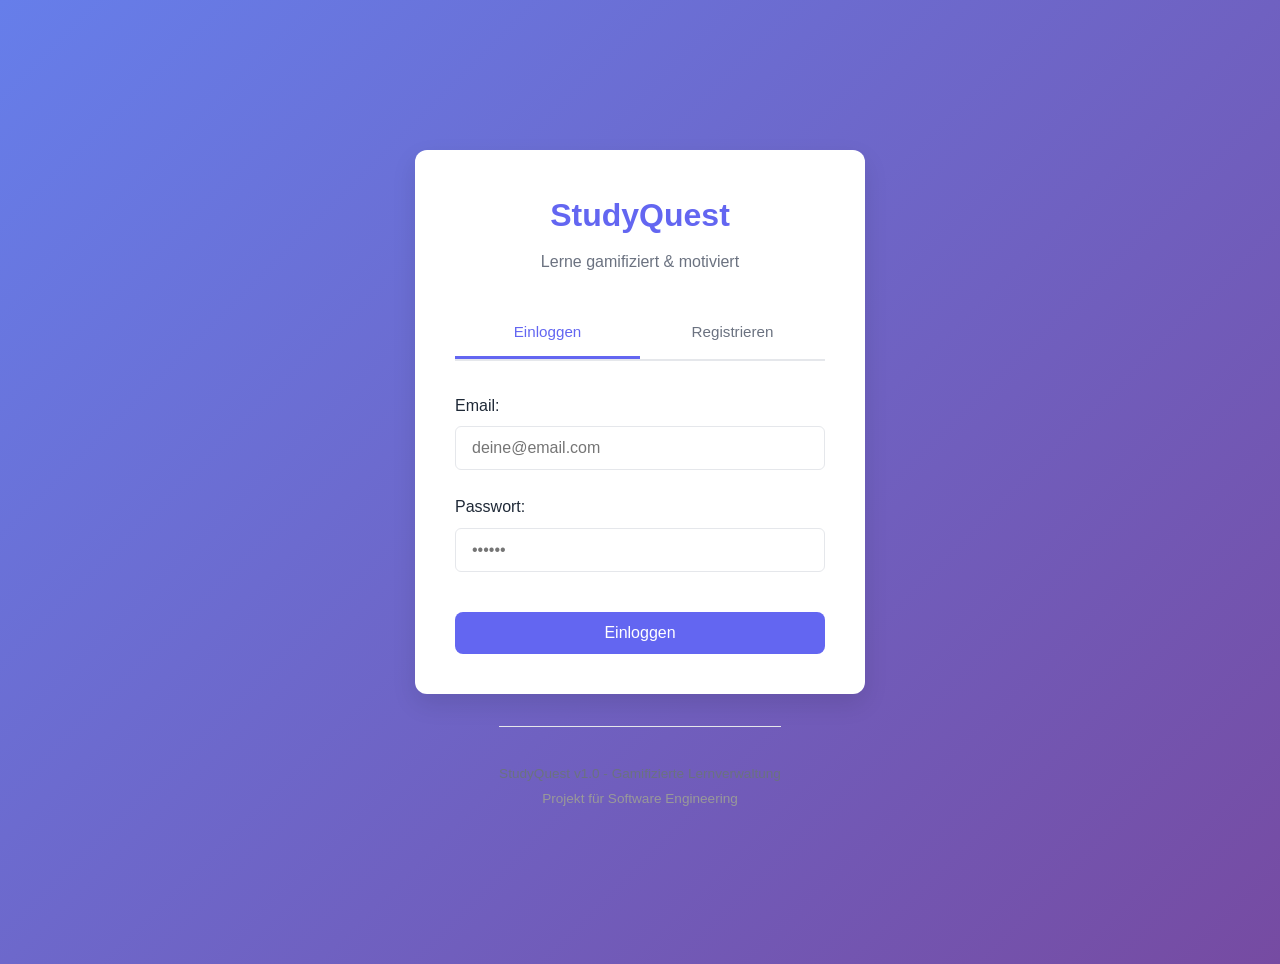
==== src/index.html @ 57040a3d "Add initial application source code" ====
<!DOCTYPE html>
<html lang="de">
<head>
    <meta charset="UTF-8">
    <meta name="viewport" content="width=device-width, initial-scale=1.0">
    <title>StudyQuest - Gamifizierte Lernverwaltung</title>
    
    <link rel="stylesheet" href="css/style.css">
    <link rel="stylesheet" href="css/auth.css">
    <link rel="stylesheet" href="css/quest.css">
    <link rel="stylesheet" href="css/dashboard.css">
</head>
<body>
    <!-- Single Page App Container -->
    <div id="app">
        <!-- Wird dynamisch gefüllt von app.js -->
    </div>

    <!-- Navigation (nur sichtbar wenn logged in) -->
    <nav id="navbar" class="navbar hidden">
        <div class="nav-container">
            <div class="nav-brand">StudyQuest</div>
            <div class="nav-menu">
                <button id="nav-dashboard" class="nav-link">Dashboard</button>
                <button id="nav-quests" class="nav-link">Quests</button>
                <button id="nav-profile" class="nav-link">Profil</button>
                <button id="nav-logout" class="nav-link logout-btn">Logout</button>
            </div>
        </div>
    </nav>

    <!-- JavaScript Module -->
    <script src="js/db.js"></script>
    <script src="js/user.js"></script>
    <script src="js/quest.js"></script>
    <script src="js/auth.js"></script>
    <script src="js/ui.js"></script>
    <script src="js/app.js"></script>
</body>
</html>
---- src/css/style.css ----
/**
 * Global Styles - StudyQuest
 */

* {
    margin: 0;
    padding: 0;
    box-sizing: border-box;
}

:root {
    --primary-color: #6366f1;
    --primary-dark: #4f46e5;
    --secondary-color: #8b5cf6;
    --success-color: #10b981;
    --danger-color: #ef4444;
    --warning-color: #f59e0b;
    --text-dark: #1f2937;
    --text-light: #6b7280;
    --bg-light: #f9fafb;
    --bg-white: #ffffff;
    --border-color: #e5e7eb;
    --shadow: 0 1px 3px rgba(0, 0, 0, 0.1);
    --shadow-lg: 0 10px 25px rgba(0, 0, 0, 0.1);
    --transition: all 0.3s ease;
}

html {
    scroll-behavior: smooth;
}

body {
    font-family: -apple-system, BlinkMacSystemFont, 'Segoe UI', 'Roboto', 'Oxygen',
        'Ubuntu', 'Cantarell', 'Fira Sans', 'Droid Sans', 'Helvetica Neue',
        sans-serif;
    background: linear-gradient(135deg, #667eea 0%, #764ba2 100%);
    min-height: 100vh;
    color: var(--text-dark);
    line-height: 1.6;
}

/* Navigation */
.navbar {
    background: var(--bg-white);
    box-shadow: var(--shadow);
    position: sticky;
    top: 0;
    z-index: 100;
    transition: var(--transition);
}

.navbar.hidden {
    display: none;
}

.nav-container {
    max-width: 1200px;
    margin: 0 auto;
    padding: 0 2rem;
    display: flex;
    justify-content: space-between;
    align-items: center;
    height: 70px;
}

.nav-brand {
    font-size: 1.5rem;
    font-weight: bold;
    color: var(--primary-color);
}

.nav-menu {
    display: flex;
    gap: 1rem;
    align-items: center;
}

.nav-link {
    background: none;
    border: none;
    padding: 0.5rem 1rem;
    cursor: pointer;
    color: var(--text-dark);
    font-size: 0.95rem;
    transition: var(--transition);
    border-radius: 6px;
}

.nav-link:hover {
    background: var(--bg-light);
    color: var(--primary-color);
}

.logout-btn {
    background: var(--danger-color);
    color: white;
}

.logout-btn:hover {
    background: #dc2626;
}

/* Main Container */
#app {
    max-width: 1200px;
    margin: 0 auto;
    padding: 2rem;
    min-height: calc(100vh - 70px);
}

/* General Buttons */
.btn {
    padding: 0.75rem 1.5rem;
    border: none;
    border-radius: 8px;
    font-size: 1rem;
    font-weight: 500;
    cursor: pointer;
    transition: var(--transition);
    display: inline-block;
    text-decoration: none;
}

.btn:disabled {
    opacity: 0.5;
    cursor: not-allowed;
}

.btn-primary {
    background: var(--primary-color);
    color: white;
}

.btn-primary:hover:not(:disabled) {
    background: var(--primary-dark);
    transform: translateY(-2px);
    box-shadow: var(--shadow-lg);
}

.btn-secondary {
    background: var(--bg-light);
    color: var(--text-dark);
    border: 1px solid var(--border-color);
}

.btn-secondary:hover:not(:disabled) {
    background: var(--bg-white);
    border-color: var(--primary-color);
    color: var(--primary-color);
}

.btn-success {
    background: var(--success-color);
    color: white;
}

.btn-success:hover:not(:disabled) {
    background: #059669;
    transform: translateY(-2px);
}

.btn-small {
    padding: 0.5rem 1rem;
    font-size: 0.85rem;
}

/* Forms */
.form-group {
    margin-bottom: 1.5rem;
}

.form-group label {
    display: block;
    margin-bottom: 0.5rem;
    font-weight: 500;
    color: var(--text-dark);
}

.form-group input,
.form-group textarea,
.form-group select {
    width: 100%;
    padding: 0.75rem 1rem;
    border: 1px solid var(--border-color);
    border-radius: 6px;
    font-size: 1rem;
    transition: var(--transition);
    font-family: inherit;
}

.form-group input:focus,
.form-group textarea:focus,
.form-group select:focus {
    outline: none;
    border-color: var(--primary-color);
    box-shadow: 0 0 0 3px rgba(99, 102, 241, 0.1);
}

/* Error Messages */
.error-msg {
    margin-top: 1rem;
    padding: 0.75rem;
    background: #fee2e2;
    color: #991b1b;
    border-radius: 6px;
    font-size: 0.9rem;
    display: none;
}

.error-msg:not(:empty) {
    display: block;
}

/* Success Messages */
.success-message {
    background: #d1fae5;
    color: #065f46;
    padding: 1.5rem;
    border-radius: 8px;
    text-align: center;
    margin: 1rem 0;
}

.success-message h2 {
    margin-bottom: 0.5rem;
}

/* Loading State */
.loading {
    display: inline-block;
    width: 20px;
    height: 20px;
    border: 3px solid var(--border-color);
    border-top-color: var(--primary-color);
    border-radius: 50%;
    animation: spin 0.8s linear infinite;
}

@keyframes spin {
    to {
        transform: rotate(360deg);
    }
}

/* Responsive */
@media (max-width: 768px) {
    #app {
        padding: 1rem;
    }

    .nav-container {
        padding: 0 1rem;
    }

    .nav-menu {
        gap: 0.5rem;
    }

    .nav-link {
        padding: 0.4rem 0.8rem;
        font-size: 0.85rem;
    }

    .btn {
        font-size: 0.9rem;
        padding: 0.6rem 1.2rem;
    }
}

/* Utilities */
.hidden {
    display: none !important;
}

.text-center {
    text-align: center;
}

.mt-1 {
    margin-top: 0.5rem;
}

.mt-2 {
    margin-top: 1rem;
}

.mt-3 {
    margin-top: 1.5rem;
}

.mb-1 {
    margin-bottom: 0.5rem;
}

.mb-2 {
    margin-bottom: 1rem;
}

.mb-3 {
    margin-bottom: 1.5rem;
}

.small {
    font-size: 0.85rem;
    color: var(--text-light);
}
---- src/css/auth.css ----
/**
 * Auth Styles - Login/Register
 */

.auth-container {
    display: flex;
    flex-direction: column;
    min-height: 100vh;
    justify-content: center;
    align-items: center;
}

.auth-card {
    background: var(--bg-white);
    border-radius: 12px;
    box-shadow: var(--shadow-lg);
    padding: 2.5rem;
    width: 100%;
    max-width: 450px;
    animation: slideInUp 0.5s ease;
}

@keyframes slideInUp {
    from {
        opacity: 0;
        transform: translateY(30px);
    }
    to {
        opacity: 1;
        transform: translateY(0);
    }
}

.auth-card h1 {
    font-size: 2rem;
    color: var(--primary-color);
    text-align: center;
    margin-bottom: 0.5rem;
}

.auth-card .subtitle {
    text-align: center;
    color: var(--text-light);
    margin-bottom: 2rem;
}

/* Tabs */
.auth-tabs {
    display: flex;
    gap: 0;
    margin-bottom: 2rem;
    border-bottom: 2px solid var(--border-color);
}

.auth-tab-btn {
    flex: 1;
    padding: 1rem;
    background: none;
    border: none;
    border-bottom: 3px solid transparent;
    cursor: pointer;
    font-weight: 500;
    color: var(--text-light);
    transition: var(--transition);
    font-size: 0.95rem;
}

.auth-tab-btn:hover {
    color: var(--text-dark);
}

.auth-tab-btn.active {
    color: var(--primary-color);
    border-bottom-color: var(--primary-color);
}

/* Forms */
.auth-form {
    display: none;
    animation: fadeIn 0.3s ease;
}

.auth-form.active {
    display: block;
}

@keyframes fadeIn {
    from {
        opacity: 0;
    }
    to {
        opacity: 1;
    }
}

.auth-form .form-group:last-of-type {
    margin-bottom: 2rem;
}

.auth-form .btn {
    width: 100%;
    margin-top: 1rem;
}

/* Footer */
.auth-footer {
    text-align: center;
    margin-top: 2rem;
    padding-top: 2rem;
    border-top: 1px solid var(--border-color);
    color: var(--text-light);
    font-size: 0.85rem;
}

.auth-footer p {
    margin: 0.25rem 0;
}

.auth-footer .small {
    color: #999;
}

/* Responsive */
@media (max-width: 600px) {
    .auth-card {
        padding: 1.5rem;
    }

    .auth-card h1 {
        font-size: 1.5rem;
    }

    .auth-tabs {
        margin-bottom: 1.5rem;
    }

    .auth-tab-btn {
        padding: 0.75rem;
        font-size: 0.85rem;
    }
}
---- src/css/quest.css ----
/**
 * Quest Styles
 */

.quest-container {
    display: flex;
    flex-direction: column;
    gap: 2rem;
    animation: fadeIn 0.5s ease;
}

.quest-header {
    background: var(--bg-white);
    padding: 2rem;
    border-radius: 12px;
    box-shadow: var(--shadow);
    text-align: center;
}

.quest-header h1 {
    font-size: 2rem;
    color: var(--text-dark);
    margin-bottom: 0.5rem;
}

.quest-header .subtitle {
    color: var(--text-light);
}

/* Quests Grid */
.quests-grid {
    display: grid;
    grid-template-columns: repeat(auto-fill, minmax(300px, 1fr));
    gap: 1.5rem;
}

.quest-card {
    background: var(--bg-white);
    border-radius: 12px;
    box-shadow: var(--shadow);
    padding: 1.5rem;
    transition: var(--transition);
    border: 2px solid transparent;
    display: flex;
    flex-direction: column;
}

.quest-card:hover:not(.completed) {
    transform: translateY(-4px);
    box-shadow: var(--shadow-lg);
    border-color: var(--primary-color);
}

.quest-card.active {
    border-color: var(--success-color);
    background: #f0fdf4;
}

.quest-card.completed {
    opacity: 0.7;
    background: #f3f4f6;
}

.quest-header-inner {
    display: flex;
    justify-content: space-between;
    align-items: start;
    margin-bottom: 1rem;
    gap: 1rem;
}

.quest-card h3 {
    font-size: 1.2rem;
    color: var(--text-dark);
    flex: 1;
}

.difficulty-badge {
    display: inline-block;
    padding: 0.4rem 0.8rem;
    background: var(--bg-light);
    border-radius: 20px;
    font-size: 0.8rem;
    white-space: nowrap;
}

.quest-description {
    color: var(--text-light);
    margin-bottom: 1.5rem;
    flex: 1;
    font-size: 0.95rem;
}

.quest-footer {
    display: flex;
    justify-content: space-between;
    align-items: center;
    padding-top: 1rem;
    border-top: 1px solid var(--border-color);
}

.xp-reward {
    font-weight: 600;
    color: var(--primary-color);
    font-size: 0.95rem;
}

.completed-badge {
    color: var(--success-color);
    font-weight: 600;
    font-size: 0.95rem;
}

.quest-card .btn {
    margin-left: auto;
}

/* Quest Detail */
.quest-detail-container {
    background: var(--bg-white);
    border-radius: 12px;
    box-shadow: var(--shadow-lg);
    padding: 2rem;
    max-width: 600px;
    margin: 0 auto;
    animation: slideInUp 0.5s ease;
}

.quest-detail-header {
    text-align: center;
    margin-bottom: 2rem;
    padding-bottom: 1.5rem;
    border-bottom: 2px solid var(--border-color);
}

.quest-detail-header h1 {
    font-size: 1.75rem;
    color: var(--text-dark);
    margin-bottom: 0.75rem;
}

.quest-detail-header .quest-description {
    color: var(--text-light);
    margin: 0;
}

.quest-info {
    background: var(--bg-light);
    padding: 1.5rem;
    border-radius: 8px;
    margin-bottom: 2rem;
    display: grid;
    grid-template-columns: repeat(2, 1fr);
    gap: 1rem;
}

.info-item {
    display: flex;
    flex-direction: column;
    gap: 0.5rem;
}

.info-label {
    font-size: 0.85rem;
    color: var(--text-light);
    font-weight: 500;
}

.info-value {
    font-size: 1.25rem;
    font-weight: 600;
    color: var(--primary-color);
}

.quest-actions {
    text-align: center;
    margin-bottom: 1.5rem;
}

.action-prompt {
    font-size: 1rem;
    color: var(--text-dark);
    margin-bottom: 1.5rem;
}

.quest-actions .btn {
    display: block;
    width: 100%;
    margin-bottom: 0.75rem;
}

/* Quest Result */
.quest-result {
    margin-top: 1rem;
}

.reward-info {
    display: flex;
    flex-direction: column;
    gap: 1rem;
    margin-top: 1.5rem;
}

.reward-item {
    display: flex;
    align-items: center;
    justify-content: center;
    gap: 0.75rem;
    font-size: 1.1rem;
    font-weight: 600;
}

.reward-item.level-up {
    animation: bounce 0.6s ease;
}

@keyframes bounce {
    0%, 100% {
        transform: translateY(0);
    }
    50% {
        transform: translateY(-10px);
    }
}

.reward-icon {
    font-size: 1.5rem;
}

/* Back Button */
.back-to-dashboard {
    text-align: center;
    margin-top: 2rem;
}

/* Responsive */
@media (max-width: 768px) {
    .quests-grid {
        grid-template-columns: 1fr;
    }

    .quest-detail-container {
        padding: 1.5rem;
    }

    .quest-info {
        grid-template-columns: 1fr;
    }

    .quest-header h1 {
        font-size: 1.5rem;
    }

    .quest-detail-header h1 {
        font-size: 1.5rem;
    }
}
---- src/css/dashboard.css ----
/**
 * Dashboard Styles
 */

.dashboard-container {
    display: flex;
    flex-direction: column;
    gap: 2rem;
    animation: fadeIn 0.5s ease;
}

.dashboard-header {
    background: var(--bg-white);
    padding: 2rem;
    border-radius: 12px;
    box-shadow: var(--shadow);
}

.dashboard-header h1 {
    font-size: 2rem;
    color: var(--text-dark);
    margin-bottom: 0.5rem;
}

.dashboard-header .subtitle {
    color: var(--text-light);
}

/* Stats Grid */
.stats-grid {
    display: grid;
    grid-template-columns: repeat(auto-fit, minmax(200px, 1fr));
    gap: 1.5rem;
}

.stat-card {
    background: var(--bg-white);
    padding: 1.5rem;
    border-radius: 12px;
    box-shadow: var(--shadow);
    display: flex;
    gap: 1rem;
    align-items: center;
    transition: var(--transition);
}

.stat-card:hover {
    transform: translateY(-4px);
    box-shadow: var(--shadow-lg);
}

.stat-icon {
    font-size: 2.5rem;
    min-width: 60px;
    text-align: center;
}

.stat-content {
    flex: 1;
}

.stat-value {
    font-size: 1.75rem;
    font-weight: bold;
    color: var(--primary-color);
}

.stat-label {
    font-size: 0.85rem;
    color: var(--text-light);
    margin-top: 0.25rem;
}

/* Progress Section */
.progress-section {
    background: var(--bg-white);
    padding: 1.5rem;
    border-radius: 12px;
    box-shadow: var(--shadow);
}

.progress-section h3 {
    font-size: 1.1rem;
    margin-bottom: 1rem;
    color: var(--text-dark);
}

.progress-bar {
    width: 100%;
    height: 20px;
    background: var(--border-color);
    border-radius: 10px;
    overflow: hidden;
    margin-bottom: 0.5rem;
}

.progress-fill {
    height: 100%;
    background: linear-gradient(90deg, var(--primary-color), var(--secondary-color));
    transition: width 0.5s ease;
    min-width: 2%;
}

.progress-text {
    font-size: 0.85rem;
    color: var(--text-light);
    text-align: right;
}

/* Active Quest Card */
.active-quest-card {
    background: linear-gradient(135deg, #667eea 0%, #764ba2 100%);
    color: white;
    padding: 1.5rem;
    border-radius: 12px;
    box-shadow: var(--shadow-lg);
}

.active-quest-card h3 {
    margin-bottom: 1rem;
    font-size: 1.1rem;
}

.active-quest-card p {
    margin-bottom: 1.5rem;
    opacity: 0.95;
}

.active-quest-card .btn {
    background: white;
    color: var(--primary-color);
}

.active-quest-card .btn:hover {
    background: var(--bg-light);
}

/* Actions Section */
.actions-section {
    background: var(--bg-white);
    padding: 1.5rem;
    border-radius: 12px;
    box-shadow: var(--shadow);
}

.actions-section h3 {
    margin-bottom: 1rem;
    color: var(--text-dark);
}

.action-buttons {
    display: flex;
    gap: 1rem;
    flex-wrap: wrap;
}

.action-buttons .btn {
    flex: 1;
    min-width: 200px;
}

/* Recent Section */
.recent-section {
    background: var(--bg-white);
    padding: 1.5rem;
    border-radius: 12px;
    box-shadow: var(--shadow);
}

.recent-section h3 {
    margin-bottom: 1rem;
    color: var(--text-dark);
}

.session-list {
    display: flex;
    flex-direction: column;
    gap: 0.75rem;
}

.session-item {
    display: flex;
    justify-content: space-between;
    align-items: center;
    padding: 0.75rem;
    background: var(--bg-light);
    border-radius: 6px;
    font-size: 0.9rem;
}

.session-quest {
    flex: 1;
    color: var(--text-dark);
}

.session-xp {
    font-weight: 600;
    color: var(--success-color);
    margin-right: 1rem;
}

.session-time {
    color: var(--text-light);
    font-size: 0.8rem;
}

/* Responsive */
@media (max-width: 768px) {
    .dashboard-container {
        gap: 1.5rem;
    }

    .stats-grid {
        grid-template-columns: 1fr;
    }

    .action-buttons {
        flex-direction: column;
    }

    .action-buttons .btn {
        width: 100%;
    }

    .dashboard-header h1 {
        font-size: 1.5rem;
    }
}
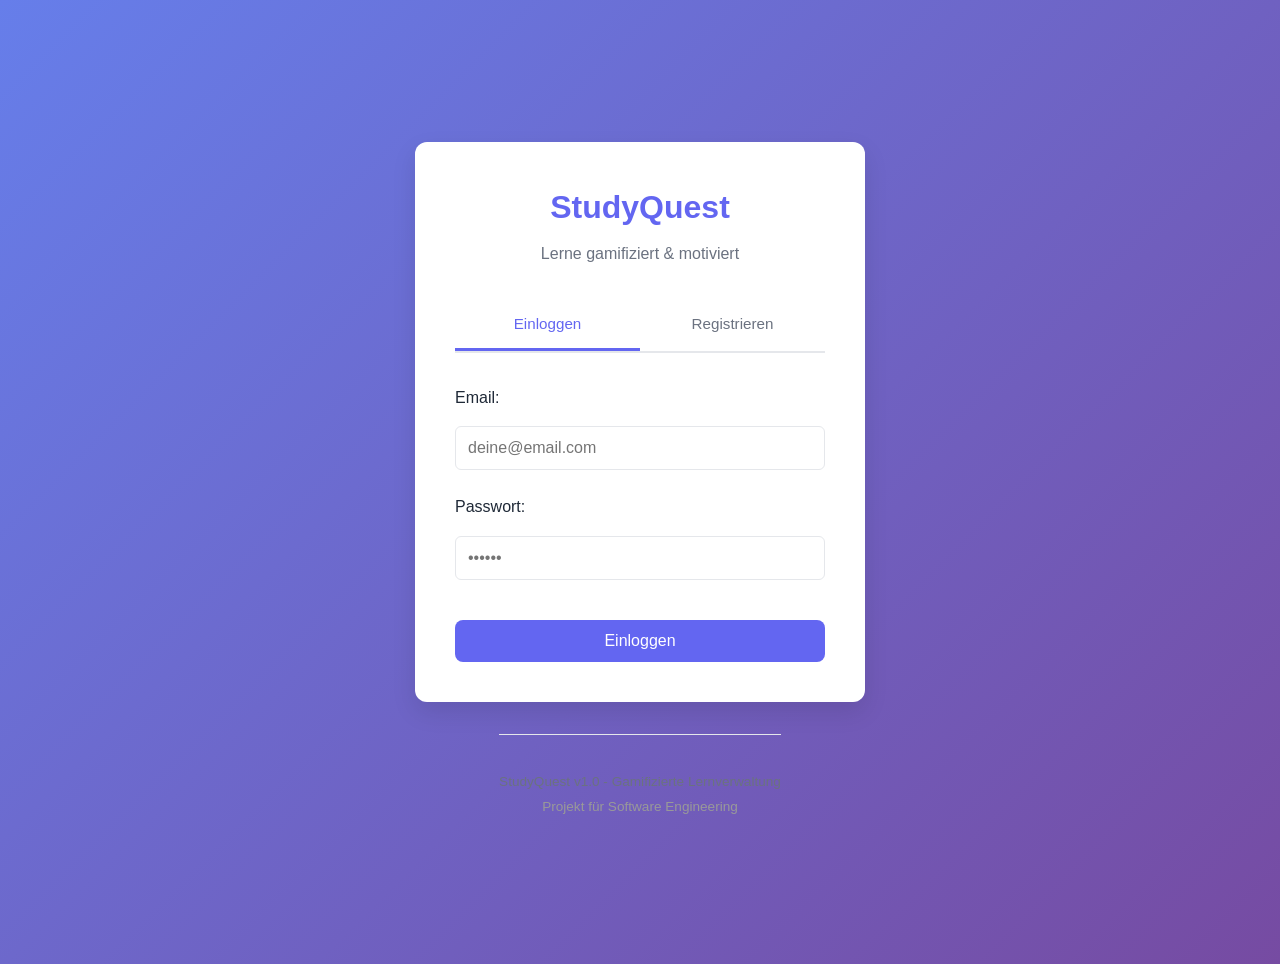
==== commit 56458507: "Implement remaining use cases in application" ====
--- a/src/index.html
+++ b/src/index.html
@@ -9,6 +9,8 @@
     <link rel="stylesheet" href="css/auth.css">
     <link rel="stylesheet" href="css/quest.css">
     <link rel="stylesheet" href="css/dashboard.css">
+    <link rel="stylesheet" href="css/leaderboard.css">
+    <link rel="stylesheet" href="css/admin.css">
 </head>
 <body>
     <!-- Single Page App Container -->
@@ -24,6 +26,20 @@
                 <button id="nav-dashboard" class="nav-link">Dashboard</button>
                 <button id="nav-quests" class="nav-link">Quests</button>
                 <button id="nav-profile" class="nav-link">Profil</button>
+                <button id="nav-admin" class="nav-link admin-only hidden">⚙️ Admin</button>
+                <div class="nav-notifications">
+                    <button id="nav-notifications-bell" class="nav-link notification-bell">
+                        🔔
+                        <span id="notification-badge" class="notification-badge hidden">0</span>
+                    </button>
+                    <div id="notification-dropdown" class="notification-dropdown hidden">
+                        <div class="notification-header">
+                            <h3>Benachrichtigungen</h3>
+                            <button id="clear-notifications-btn" class="btn-clear">✕</button>
+                        </div>
+                        <div id="notification-list" class="notification-list"></div>
+                    </div>
+                </div>
                 <button id="nav-logout" class="nav-link logout-btn">Logout</button>
             </div>
         </div>
@@ -33,6 +49,11 @@
     <script src="js/db.js"></script>
     <script src="js/user.js"></script>
     <script src="js/quest.js"></script>
+    <script src="js/grade.js"></script>
+    <script src="js/notification.js"></script>
+    <script src="js/achievement.js"></script>
+    <script src="js/leaderboard.js"></script>
+    <script src="js/admin.js"></script>
     <script src="js/auth.js"></script>
     <script src="js/ui.js"></script>
     <script src="js/app.js"></script>
--- a/src/css/style.css
+++ b/src/css/style.css
@@ -100,6 +100,130 @@
     background: #dc2626;
 }
 
+/* Notification Bell */
+.nav-notifications {
+    position: relative;
+    display: flex;
+    align-items: center;
+}
+
+.notification-bell {
+    position: relative;
+    font-size: 1.3rem;
+    padding: 0.5rem 0.75rem;
+}
+
+.notification-badge {
+    position: absolute;
+    top: -5px;
+    right: -8px;
+    background: var(--danger-color);
+    color: white;
+    border-radius: 50%;
+    width: 24px;
+    height: 24px;
+    display: flex;
+    align-items: center;
+    justify-content: center;
+    font-size: 0.75rem;
+    font-weight: bold;
+}
+
+.notification-badge.hidden {
+    display: none;
+}
+
+/* Notification Dropdown */
+.notification-dropdown {
+    position: absolute;
+    bottom: 100%;
+    right: 0;
+    background: var(--bg-white);
+    border: 1px solid var(--border-color);
+    border-radius: 8px;
+    box-shadow: var(--shadow-lg);
+    width: 350px;
+    max-height: 400px;
+    z-index: 1000;
+    margin-bottom: 0.5rem;
+    overflow-y: auto;
+}
+
+.notification-dropdown.hidden {
+    display: none;
+}
+
+.notification-header {
+    display: flex;
+    justify-content: space-between;
+    align-items: center;
+    padding: 1rem;
+    border-bottom: 1px solid var(--border-color);
+    background: var(--bg-light);
+}
+
+.notification-header h3 {
+    margin: 0;
+    font-size: 1rem;
+}
+
+.btn-clear {
+    background: none;
+    border: none;
+    font-size: 1.2rem;
+    cursor: pointer;
+    color: var(--text-light);
+}
+
+.btn-clear:hover {
+    color: var(--text-dark);
+}
+
+/* Notification List */
+.notification-list {
+    max-height: 320px;
+    overflow-y: auto;
+}
+
+.notification-item {
+    padding: 1rem;
+    border-bottom: 1px solid var(--border-color);
+    cursor: pointer;
+    transition: var(--transition);
+}
+
+.notification-item:hover {
+    background: var(--bg-light);
+}
+
+.notification-item.unread {
+    background: #f0f7ff;
+    border-left: 4px solid var(--primary-color);
+}
+
+.notification-item:last-child {
+    border-bottom: none;
+}
+
+.notification-message {
+    font-size: 0.95rem;
+    color: var(--text-dark);
+    margin-bottom: 0.25rem;
+    line-height: 1.4;
+}
+
+.notification-time {
+    font-size: 0.8rem;
+    color: var(--text-light);
+}
+
+.notification-empty {
+    padding: 2rem 1rem;
+    text-align: center;
+    color: var(--text-light);
+}
+
+
 /* Main Container */
 #app {
     max-width: 1200px;
--- a/src/css/dashboard.css
+++ b/src/css/dashboard.css
@@ -204,6 +204,97 @@
     font-size: 0.8rem;
 }
 
+/* UC11: Achievements Gallery */
+.achievements-section {
+    background: var(--bg-white);
+    padding: 1.5rem;
+    border-radius: 12px;
+    box-shadow: var(--shadow);
+}
+
+.achievements-section h3 {
+    font-size: 1.1rem;
+    margin-bottom: 1rem;
+    color: var(--text-dark);
+}
+
+.achievements-grid {
+    display: grid;
+    grid-template-columns: repeat(auto-fill, minmax(100px, 1fr));
+    gap: 1rem;
+}
+
+.achievement-badge {
+    display: flex;
+    flex-direction: column;
+    align-items: center;
+    justify-content: center;
+    padding: 1rem;
+    border-radius: 12px;
+    border: 2px solid var(--border-color);
+    cursor: pointer;
+    transition: var(--transition);
+    text-align: center;
+    min-height: 120px;
+    position: relative;
+}
+
+.achievement-badge::after {
+    content: attr(data-tooltip);
+    position: absolute;
+    bottom: 100%;
+    left: 50%;
+    transform: translateX(-50%);
+    background: rgba(0, 0, 0, 0.9);
+    color: white;
+    padding: 0.5rem 0.75rem;
+    border-radius: 6px;
+    font-size: 0.75rem;
+    white-space: nowrap;
+    margin-bottom: 0.5rem;
+    opacity: 0;
+    pointer-events: none;
+    transition: opacity 0.3s ease;
+    z-index: 1000;
+}
+
+.achievement-badge:hover::after {
+    opacity: 1;
+}
+
+.achievement-badge.unlocked {
+    background: linear-gradient(135deg, #fef3c7, #fde68a);
+    border-color: var(--warning-color);
+    box-shadow: 0 4px 12px rgba(245, 158, 11, 0.2);
+}
+
+.achievement-badge.unlocked:hover {
+    transform: scale(1.05);
+    box-shadow: 0 8px 20px rgba(245, 158, 11, 0.3);
+}
+
+.achievement-badge.locked {
+    background: var(--bg-light);
+    border-color: var(--border-color);
+    opacity: 0.6;
+}
+
+.achievement-icon {
+    font-size: 2.5rem;
+    margin-bottom: 0.5rem;
+}
+
+.achievement-title {
+    font-size: 0.75rem;
+    font-weight: bold;
+    color: var(--text-dark);
+    line-height: 1.2;
+}
+
+.achievement-badge.locked .achievement-title {
+    color: var(--text-light);
+}
+
 /* Responsive */
 @media (max-width: 768px) {
     .dashboard-container {
@@ -225,4 +316,9 @@
     .dashboard-header h1 {
         font-size: 1.5rem;
     }
-}
+
+    .achievements-grid {
+        grid-template-columns: repeat(auto-fill, minmax(80px, 1fr));
+        gap: 0.75rem;
+    }
+}
--- a/src/css/leaderboard.css
+++ b/src/css/leaderboard.css
@@ -0,0 +1,272 @@
+/**
+ * Leaderboard Styles (UC12)
+ */
+
+.leaderboard-container {
+    display: flex;
+    flex-direction: column;
+    gap: 2rem;
+    animation: fadeIn 0.5s ease;
+}
+
+.leaderboard-header {
+    background: var(--bg-white);
+    padding: 2rem;
+    border-radius: 12px;
+    box-shadow: var(--shadow);
+}
+
+.leaderboard-header h1 {
+    font-size: 2rem;
+    color: var(--text-dark);
+    margin-bottom: 0.5rem;
+}
+
+.leaderboard-header .subtitle {
+    color: var(--text-light);
+}
+
+/* Streak Card */
+.streak-card {
+    display: grid;
+    grid-template-columns: repeat(auto-fit, minmax(200px, 1fr));
+    gap: 1.5rem;
+}
+
+.streak-item {
+    background: linear-gradient(135deg, #ff6b6b, #ee5a6f);
+    padding: 1.5rem;
+    border-radius: 12px;
+    color: white;
+    display: flex;
+    gap: 1.5rem;
+    align-items: center;
+    box-shadow: var(--shadow-lg);
+}
+
+.streak-item:nth-child(2) {
+    background: linear-gradient(135deg, #ffd93d, #ffb01b);
+}
+
+.streak-icon {
+    font-size: 2.5rem;
+    min-width: 60px;
+    text-align: center;
+}
+
+.streak-content {
+    flex: 1;
+}
+
+.streak-title {
+    font-size: 0.9rem;
+    opacity: 0.9;
+    margin-bottom: 0.5rem;
+}
+
+.streak-value {
+    font-size: 2rem;
+    font-weight: bold;
+}
+
+/* Rankings Card */
+.rankings-card {
+    background: var(--bg-white);
+    padding: 1.5rem;
+    border-radius: 12px;
+    box-shadow: var(--shadow);
+}
+
+.rankings-card h3 {
+    font-size: 1.1rem;
+    margin-bottom: 1rem;
+    color: var(--text-dark);
+}
+
+.rankings-grid {
+    display: grid;
+    grid-template-columns: repeat(auto-fit, minmax(150px, 1fr));
+    gap: 1rem;
+}
+
+.ranking-item {
+    background: linear-gradient(135deg, #667eea, #764ba2);
+    padding: 1rem;
+    border-radius: 12px;
+    color: white;
+    text-align: center;
+}
+
+.ranking-icon {
+    font-size: 2rem;
+    margin-bottom: 0.5rem;
+}
+
+.ranking-label {
+    font-size: 0.85rem;
+    opacity: 0.9;
+    margin-bottom: 0.5rem;
+}
+
+.ranking-value {
+    font-size: 1.5rem;
+    font-weight: bold;
+}
+
+/* Leaderboard Table */
+.leaderboard-table-card {
+    background: var(--bg-white);
+    padding: 1.5rem;
+    border-radius: 12px;
+    box-shadow: var(--shadow);
+    overflow-x: auto;
+}
+
+.leaderboard-table-card h3 {
+    font-size: 1.1rem;
+    margin-bottom: 1rem;
+    color: var(--text-dark);
+}
+
+.leaderboard-table {
+    display: flex;
+    flex-direction: column;
+    gap: 0.5rem;
+}
+
+.table-header {
+    display: grid;
+    grid-template-columns: 60px 1fr 80px 100px 80px 100px;
+    gap: 1rem;
+    padding: 1rem;
+    background: var(--bg-light);
+    border-radius: 8px;
+    font-weight: bold;
+    color: var(--text-dark);
+    font-size: 0.9rem;
+}
+
+.table-row {
+    display: grid;
+    grid-template-columns: 60px 1fr 80px 100px 80px 100px;
+    gap: 1rem;
+    padding: 1rem;
+    border: 1px solid var(--border-color);
+    border-radius: 8px;
+    align-items: center;
+    transition: var(--transition);
+    background: var(--bg-white);
+}
+
+.table-row:hover {
+    background: var(--bg-light);
+    transform: translateX(4px);
+}
+
+.table-row.highlight {
+    background: linear-gradient(135deg, #fef3c7, #fde68a);
+    border-color: var(--warning-color);
+    font-weight: 500;
+}
+
+.cell-rank {
+    font-weight: bold;
+    font-size: 1rem;
+}
+
+.cell-player {
+    display: flex;
+    align-items: center;
+    gap: 0.75rem;
+}
+
+.player-avatar {
+    font-size: 1.5rem;
+    min-width: 40px;
+}
+
+.player-name {
+    color: var(--text-dark);
+}
+
+.cell-stat {
+    text-align: center;
+    font-weight: 500;
+    color: var(--primary-color);
+}
+
+.header-rank,
+.header-player,
+.header-stat {
+    text-align: left;
+}
+
+.header-stat {
+    text-align: center;
+}
+
+/* Action Buttons */
+.action-buttons {
+    display: flex;
+    gap: 1rem;
+    flex-wrap: wrap;
+    margin-top: 1rem;
+}
+
+.action-buttons .btn {
+    flex: 1;
+    min-width: 150px;
+}
+
+/* Responsive */
+@media (max-width: 1024px) {
+    .table-header,
+    .table-row {
+        grid-template-columns: 50px 1fr 70px 70px 70px 70px;
+        gap: 0.75rem;
+        padding: 0.75rem;
+    }
+
+    .player-name {
+        font-size: 0.9rem;
+    }
+}
+
+@media (max-width: 768px) {
+    .leaderboard-container {
+        gap: 1.5rem;
+    }
+
+    .streak-card {
+        grid-template-columns: 1fr;
+    }
+
+    .rankings-grid {
+        grid-template-columns: repeat(2, 1fr);
+    }
+
+    .table-header,
+    .table-row {
+        grid-template-columns: 40px 1fr 50px 50px 50px 50px;
+        gap: 0.5rem;
+        padding: 0.5rem;
+        font-size: 0.8rem;
+    }
+
+    .cell-rank {
+        font-size: 0.9rem;
+    }
+
+    .player-avatar {
+        font-size: 1.2rem;
+        min-width: 30px;
+    }
+
+    .action-buttons {
+        flex-direction: column;
+    }
+
+    .action-buttons .btn {
+        width: 100%;
+    }
+}
--- a/src/css/admin.css
+++ b/src/css/admin.css
@@ -0,0 +1,415 @@
+/**
+ * Admin Panel Styles (UC13-15)
+ */
+
+.admin-container {
+    display: flex;
+    flex-direction: column;
+    gap: 2rem;
+    animation: fadeIn 0.5s ease;
+}
+
+.admin-header {
+    background: var(--bg-white);
+    padding: 2rem;
+    border-radius: 12px;
+    box-shadow: var(--shadow);
+}
+
+.admin-header h1 {
+    font-size: 2rem;
+    color: var(--text-dark);
+    margin-bottom: 0.5rem;
+}
+
+.admin-header .subtitle {
+    color: var(--text-light);
+}
+
+/* Admin Tabs */
+.admin-tabs {
+    display: flex;
+    gap: 0.5rem;
+    background: #f5f5f5;
+    border-bottom: 2px solid var(--primary-color);
+    overflow-x: auto;
+    padding: 0.5rem 0;
+}
+
+.admin-tab-btn {
+    background: transparent;
+    border: none;
+    padding: 0.75rem 1.5rem;
+    cursor: pointer;
+    color: #555;
+    font-size: 0.95rem;
+    font-weight: 600;
+    border-bottom: 3px solid transparent;
+    transition: var(--transition);
+    white-space: nowrap;
+}
+
+.admin-tab-btn:hover {
+    color: var(--primary-color);
+    background: rgba(100, 116, 222, 0.08);
+}
+
+.admin-tab-btn.active {
+    color: white;
+    background: var(--primary-color);
+    border-bottom-color: var(--primary-color);
+    border-radius: 4px 4px 0 0;
+}
+
+.admin-tab-content {
+    display: none;
+}
+
+.admin-tab-content.active {
+    display: block;
+}
+
+/* Admin Section */
+.admin-section {
+    background: var(--bg-white);
+    padding: 2rem;
+    border-radius: 12px;
+    box-shadow: var(--shadow);
+}
+
+.admin-section h2 {
+    font-size: 1.3rem;
+    color: var(--text-dark);
+    margin-bottom: 1.5rem;
+}
+
+/* Quests List */
+.quests-list {
+    display: flex;
+    flex-direction: column;
+    gap: 1rem;
+}
+
+.quest-item {
+    display: flex;
+    justify-content: space-between;
+    align-items: center;
+    padding: 1rem;
+    border: 1px solid var(--border-color);
+    border-radius: 8px;
+    background: var(--bg-light);
+    transition: var(--transition);
+}
+
+.quest-item:hover {
+    border-color: var(--primary-color);
+    box-shadow: var(--shadow);
+}
+
+.quest-info {
+    flex: 1;
+    min-width: 0;
+}
+
+.quest-title {
+    font-weight: bold;
+    color: var(--text-dark);
+    margin-bottom: 0.25rem;
+}
+
+.quest-desc {
+    color: var(--text-light);
+    font-size: 0.9rem;
+    margin-bottom: 0.5rem;
+}
+
+.quest-meta {
+    display: flex;
+    gap: 0.5rem;
+}
+
+.badge {
+    display: inline-block;
+    padding: 0.25rem 0.75rem;
+    background: var(--primary-color);
+    color: white;
+    border-radius: 12px;
+    font-size: 0.8rem;
+    font-weight: 500;
+}
+
+.badge.difficulty-easy {
+    background: var(--success-color);
+}
+
+.badge.difficulty-medium {
+    background: var(--warning-color);
+}
+
+.badge.difficulty-hard {
+    background: var(--danger-color);
+}
+
+.quest-actions {
+    display: flex;
+    gap: 0.5rem;
+    margin-left: 1rem;
+}
+
+.btn-small {
+    padding: 0.5rem 1rem;
+    font-size: 0.85rem;
+}
+
+.btn-danger {
+    background: var(--danger-color);
+    color: white;
+}
+
+.btn-danger:hover {
+    background: #dc2626;
+}
+
+/* Rules Form */
+.rules-form {
+    display: flex;
+    flex-direction: column;
+    gap: 1.5rem;
+    max-width: 500px;
+}
+
+.form-group {
+    display: flex;
+    flex-direction: column;
+    gap: 0.5rem;
+}
+
+.form-group label {
+    font-weight: 500;
+    color: var(--text-dark);
+}
+
+.form-group input {
+    padding: 0.75rem;
+    border: 1px solid var(--border-color);
+    border-radius: 6px;
+    font-size: 1rem;
+    transition: var(--transition);
+}
+
+.form-group input:focus {
+    outline: none;
+    border-color: var(--primary-color);
+    box-shadow: 0 0 0 3px rgba(99, 102, 241, 0.1);
+}
+
+/* User Management */
+.user-stats {
+    display: grid;
+    grid-template-columns: repeat(auto-fit, minmax(120px, 1fr));
+    gap: 1rem;
+    margin-bottom: 2rem;
+}
+
+.stat-badge {
+    background: linear-gradient(135deg, #667eea, #764ba2);
+    color: white;
+    padding: 1rem;
+    border-radius: 12px;
+    text-align: center;
+}
+
+.stat-badge.active {
+    background: linear-gradient(135deg, #10b981, #059669);
+}
+
+.stat-badge.admin {
+    background: linear-gradient(135deg, #f59e0b, #d97706);
+}
+
+.stat-label {
+    display: block;
+    font-size: 0.85rem;
+    opacity: 0.9;
+    margin-bottom: 0.5rem;
+}
+
+.stat-value {
+    display: block;
+    font-size: 1.75rem;
+    font-weight: bold;
+}
+
+/* Users List */
+.users-list {
+    display: flex;
+    flex-direction: column;
+    gap: 0.5rem;
+    max-width: 100%;
+    overflow-x: auto;
+}
+
+.users-header {
+    display: grid;
+    grid-template-columns: 2fr 80px 100px 80px 80px 120px;
+    gap: 1rem;
+    padding: 1rem;
+    background: var(--bg-light);
+    border-radius: 8px;
+    font-weight: bold;
+    color: var(--text-dark);
+    font-size: 0.9rem;
+}
+
+.user-row {
+    display: grid;
+    grid-template-columns: 2fr 80px 100px 80px 80px 120px;
+    gap: 1rem;
+    padding: 1rem;
+    border: 1px solid var(--border-color);
+    border-radius: 8px;
+    align-items: center;
+    transition: var(--transition);
+}
+
+.user-row:hover {
+    background: var(--bg-light);
+}
+
+.user-row.inactive {
+    opacity: 0.6;
+}
+
+.user-name {
+    font-weight: 500;
+    color: var(--text-dark);
+    word-break: break-word;
+}
+
+.status-badge {
+    display: inline-block;
+    padding: 0.25rem 0.75rem;
+    border-radius: 12px;
+    font-size: 0.8rem;
+    font-weight: 500;
+}
+
+.status-badge.active {
+    background: var(--success-color);
+    color: white;
+}
+
+.status-badge.inactive {
+    background: var(--danger-color);
+    color: white;
+}
+
+.admin-badge {
+    display: inline-block;
+    padding: 0.25rem 0.75rem;
+    border-radius: 12px;
+    font-size: 0.8rem;
+    font-weight: 500;
+}
+
+.admin-badge.yes {
+    background: var(--warning-color);
+    color: white;
+}
+
+.admin-badge.no {
+    background: var(--border-color);
+    color: var(--text-light);
+}
+
+.user-actions {
+    display: flex;
+    gap: 0.5rem;
+}
+
+/* Action Buttons */
+.action-buttons {
+    display: flex;
+    gap: 1rem;
+    flex-wrap: wrap;
+    margin-top: 2rem;
+}
+
+.action-buttons .btn {
+    flex: 1;
+    min-width: 150px;
+}
+
+/* Responsive */
+@media (max-width: 1024px) {
+    .users-header,
+    .user-row {
+        grid-template-columns: 1fr 70px 80px 70px 70px 100px;
+        gap: 0.75rem;
+        padding: 0.75rem;
+        font-size: 0.85rem;
+    }
+}
+
+@media (max-width: 768px) {
+    .admin-container {
+        gap: 1.5rem;
+    }
+
+    .admin-tabs {
+        flex-wrap: wrap;
+    }
+
+    .admin-tab-btn {
+        padding: 0.75rem 1rem;
+        font-size: 0.85rem;
+    }
+
+    .admin-section {
+        padding: 1.5rem;
+    }
+
+    .quest-item {
+        flex-direction: column;
+        align-items: flex-start;
+    }
+
+    .quest-actions {
+        margin-left: 0;
+        margin-top: 1rem;
+        width: 100%;
+    }
+
+    .quest-actions .btn {
+        flex: 1;
+    }
+
+    .rules-form {
+        max-width: 100%;
+    }
+
+    .users-header,
+    .user-row {
+        grid-template-columns: 1.5fr 60px 60px 60px 60px 80px;
+        gap: 0.5rem;
+        padding: 0.5rem;
+        font-size: 0.8rem;
+    }
+
+    .user-name {
+        font-size: 0.9rem;
+    }
+
+    .user-actions .btn-small {
+        padding: 0.4rem 0.6rem;
+        font-size: 0.75rem;
+    }
+
+    .action-buttons {
+        flex-direction: column;
+    }
+
+    .action-buttons .btn {
+        width: 100%;
+    }
+}
